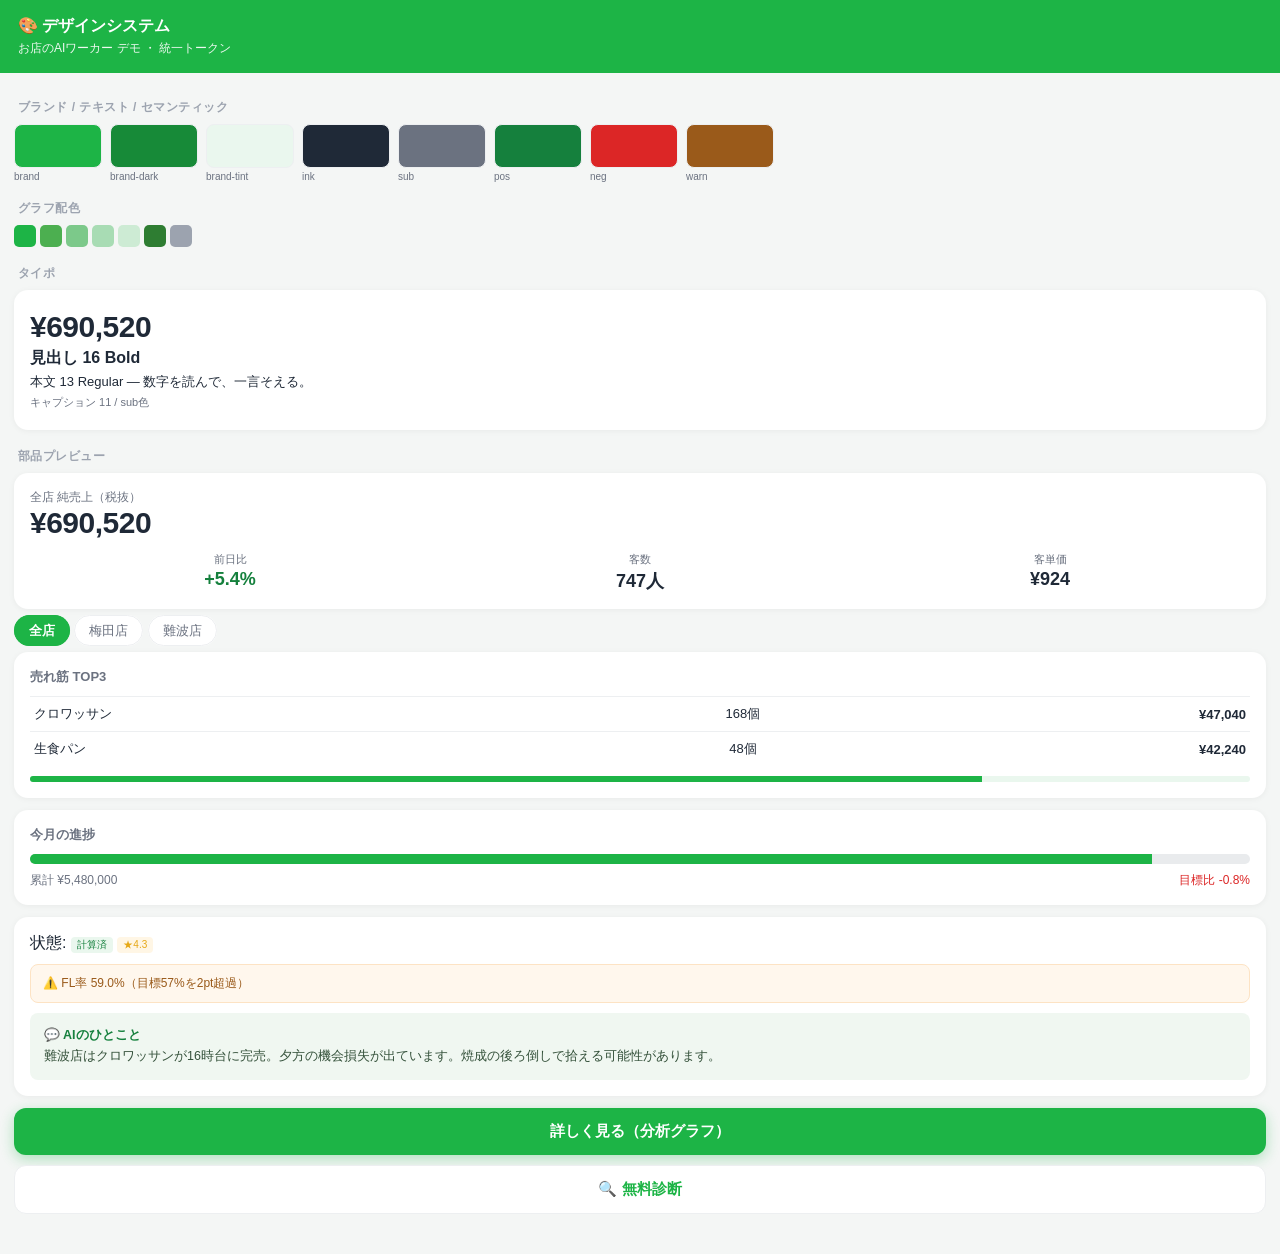
==== liff/_styleguide/index.html @ 9f87716b "feat(A1): デザインシステム共通CSS(shared.css)＋スタイルガイド画面 Co-Authored-By: Claude Opus 4.8 <noreply@anthropic.com" ====
<!DOCTYPE html>
<html lang="ja">
<head>
  <meta charset="utf-8">
  <meta name="robots" content="noindex, nofollow">
  <meta name="viewport" content="width=device-width, initial-scale=1">
  <link rel="stylesheet" href="../shared.css">
  <title>デザインシステム｜お店のAIワーカー</title>
  <style>
    .sg { padding: 8px 14px 40px; }
    .sg h3 { font-size: 12px; color: var(--muted); margin: 18px 4px 8px; text-transform: uppercase; letter-spacing: .04em; }
    .sw { display: flex; flex-wrap: wrap; gap: 8px; }
    .sw div { width: 88px; }
    .sw i { display: block; height: 44px; border-radius: 8px; border: 1px solid var(--line); }
    .sw span { font-size: 10px; color: var(--sub); display: block; margin-top: 3px; }
    .type p { margin: 4px 0; }
    .chips i { display: inline-block; width: 22px; height: 22px; border-radius: 5px; margin-right: 4px; vertical-align: middle; }
  </style>
</head>
<body>
  <div class="ow-header">
    <div class="ttl">🎨 デザインシステム</div>
    <div class="sub">お店のAIワーカー デモ ・ 統一トークン</div>
  </div>

  <div class="sg">
    <h3>ブランド / テキスト / セマンティック</h3>
    <div class="sw">
      <div><i style="background:var(--brand)"></i><span>brand</span></div>
      <div><i style="background:var(--brand-dark)"></i><span>brand-dark</span></div>
      <div><i style="background:var(--brand-tint)"></i><span>brand-tint</span></div>
      <div><i style="background:var(--ink)"></i><span>ink</span></div>
      <div><i style="background:var(--sub)"></i><span>sub</span></div>
      <div><i style="background:var(--pos)"></i><span>pos</span></div>
      <div><i style="background:var(--neg)"></i><span>neg</span></div>
      <div><i style="background:var(--warn-ink)"></i><span>warn</span></div>
    </div>

    <h3>グラフ配色</h3>
    <div class="chips">
      <i style="background:var(--c1)"></i><i style="background:var(--c2)"></i><i style="background:var(--c3)"></i><i style="background:var(--c4)"></i><i style="background:var(--c5)"></i><i style="background:var(--c6)"></i><i style="background:var(--c7)"></i>
    </div>

    <h3>タイポ</h3>
    <div class="ow-card type">
      <p class="ow-hero-val">¥690,520</p>
      <p style="font-size:16px;font-weight:700">見出し 16 Bold</p>
      <p style="font-size:13px">本文 13 Regular — 数字を読んで、一言そえる。</p>
      <p style="font-size:11px;color:var(--sub)">キャプション 11 / sub色</p>
    </div>

    <h3>部品プレビュー</h3>
    <div class="ow-wrap" style="padding:0">
      <!-- ヒーロー＋KPI -->
      <div class="ow-card">
        <div class="ow-hero-lbl">全店 純売上（税抜）</div>
        <div class="ow-hero-val">¥690,520</div>
        <div class="ow-kpis" style="margin-top:12px">
          <div class="ow-kpi"><div class="l">前日比</div><div class="v ow-up">+5.4%</div></div>
          <div class="ow-kpi"><div class="l">客数</div><div class="v">747人</div></div>
          <div class="ow-kpi"><div class="l">客単価</div><div class="v">¥924</div></div>
        </div>
      </div>
      <!-- タブ -->
      <div style="margin:0 0 12px"><span class="ow-tab on">全店</span> <span class="ow-tab">梅田店</span> <span class="ow-tab">難波店</span></div>
      <!-- テーブル＋バー -->
      <div class="ow-card">
        <h2>売れ筋 TOP3</h2>
        <table class="ow-table"><tbody>
          <tr><td style="text-align:left">クロワッサン</td><td>168個</td><td style="text-align:right;font-weight:700">¥47,040</td></tr>
          <tr><td style="text-align:left">生食パン</td><td>48個</td><td style="text-align:right;font-weight:700">¥42,240</td></tr>
        </tbody></table>
        <div class="ow-bar" style="margin-top:10px"><i style="width:78%"></i></div>
      </div>
      <!-- 進捗 -->
      <div class="ow-card">
        <h2>今月の進捗</h2>
        <div class="ow-prog"><i style="width:92%"></i></div>
        <div style="display:flex;justify-content:space-between;font-size:12px;margin-top:8px;color:var(--sub)"><span>累計 ¥5,480,000</span><span class="ow-down">目標比 -0.8%</span></div>
      </div>
      <!-- バッジ・注意・AI -->
      <div class="ow-card">
        <div style="margin-bottom:10px">状態: <span class="ow-badge">計算済</span> <span class="ow-badge" style="color:var(--star);background:#FFF6E5">★4.3</span></div>
        <div class="ow-warn" style="margin-bottom:10px">⚠️ FL率 59.0%（目標57%を2pt超過）</div>
        <div class="ow-ai"><b>💬 AIのひとこと</b><br>難波店はクロワッサンが16時台に完売。夕方の機会損失が出ています。焼成の後ろ倒しで拾える可能性があります。</div>
      </div>
      <!-- ボタン -->
      <button class="ow-btn" style="margin-bottom:10px">詳しく見る（分析グラフ）</button>
      <button class="ow-btn" style="background:#fff;color:var(--brand);box-shadow:none;border:1px solid var(--line)">🔍 無料診断</button>
    </div>
  </div>
</body>
</html>
---- liff/shared.css ----
/* お店のAIワーカー デモ — 共通デザインシステム（全LIFF共通）
   トークンを1か所で管理し、各ページはこれをimportするだけ。色/余白の変更はここで一括。 */

:root {
  /* ブランド */
  --brand:      #1DB446;   /* 主色（LINE調和の緑・お店のAIワーカーの識別色） */
  --brand-dark: #178A38;   /* ヘッダー・押下 */
  --brand-tint: #EAF7EE;   /* 薄い緑の面 */

  /* テキスト */
  --ink:   #1F2937;        /* 主テキスト（やや温かい黒） */
  --sub:   #6B7280;        /* 副次テキスト */
  --muted: #9CA3AF;        /* キャプション */

  /* 面・線 */
  --bg:    #F4F6F5;        /* 背景 */
  --card:  #FFFFFF;
  --line:  #EDEFF1;        /* 境界線 */

  /* セマンティック */
  --pos:      #15803D;     /* 良化・上昇 */
  --neg:      #DC2626;     /* 悪化・下降 */
  --warn-bg:  #FFF7ED;     /* 注意の面 */
  --warn-ink: #9A5A1A;     /* 注意の文字 */
  --info-bg:  #F0F7F1;     /* AIひとことの面 */
  --star:     #E6A817;     /* 評価★ */

  /* かたち */
  --radius: 14px;
  --radius-sm: 8px;
  --pad: 16px;
  --gap: 12px;
  --shadow: 0 1px 6px rgba(0,0,0,.05);

  /* グラフ配色（緑スケール＋補助） */
  --c1:#1DB446; --c2:#4CAF50; --c3:#7CC98A; --c4:#A8DCB4; --c5:#CDEBD4; --c6:#2E7D32; --c7:#9CA3AF;
}

* { box-sizing: border-box; -webkit-tap-highlight-color: transparent; }
body {
  margin: 0; background: var(--bg); color: var(--ink);
  font-family: -apple-system, "Hiragino Kaku Gothic ProN", "Noto Sans JP", sans-serif;
  -webkit-font-smoothing: antialiased;
}

/* ヘッダー帯 */
.ow-header { background: var(--brand); color: #fff; padding: 16px 18px calc(16px + env(safe-area-inset-top,0)); }
.ow-header .ttl { font-weight: 700; font-size: 16px; }
.ow-header .sub { font-size: 12px; opacity: .92; margin-top: 3px; }

/* カード */
.ow-wrap { padding: 8px 14px; }
.ow-card { background: var(--card); border-radius: var(--radius); padding: var(--pad); margin-bottom: var(--gap); box-shadow: var(--shadow); }
.ow-card h2 { font-size: 13px; color: var(--sub); margin: 0 0 10px; font-weight: 700; }

/* ヒーロー数値 */
.ow-hero-lbl { font-size: 12px; color: var(--sub); }
.ow-hero-val { font-size: 30px; font-weight: 800; letter-spacing: -.5px; color: var(--ink); }

/* KPI 3列 */
.ow-kpis { display: flex; gap: 10px; }
.ow-kpi { flex: 1; text-align: center; }
.ow-kpi .l { font-size: 11px; color: var(--sub); }
.ow-kpi .v { font-size: 18px; font-weight: 800; margin-top: 2px; }

/* 増減 */
.ow-up { color: var(--pos); } .ow-down { color: var(--neg); }

/* ピルタブ */
.ow-tabs { display: flex; gap: 6px; padding: 12px 14px 4px; overflow-x: auto; }
.ow-tab { flex: 0 0 auto; padding: 7px 14px; border-radius: 999px; border: 1px solid var(--line); background: #fff; font-size: 13px; color: var(--sub); }
.ow-tab.on { background: var(--brand); color: #fff; border-color: var(--brand); font-weight: 700; }

/* バッジ・注意・AIひとこと */
.ow-badge { display: inline-block; font-size: 10px; color: var(--pos); background: var(--brand-tint); border-radius: 4px; padding: 1px 6px; }
.ow-warn  { background: var(--warn-bg); border: 1px solid #FDE3C4; border-radius: var(--radius-sm); padding: 10px 12px; font-size: 12px; color: var(--warn-ink); }
.ow-ai    { background: var(--info-bg); border-radius: var(--radius-sm); padding: 12px 14px; font-size: 12.5px; line-height: 1.7; color: #34513A; }
.ow-ai b  { color: var(--pos); }

/* テーブル */
.ow-table { width: 100%; border-collapse: collapse; font-size: 13px; }
.ow-table th, .ow-table td { padding: 8px 4px; text-align: center; border-top: 1px solid var(--line); }
.ow-table th { color: var(--sub); font-size: 11px; font-weight: 700; border-top: none; }

/* バー（進捗・構成比） */
.ow-bar  { height: 6px; border-radius: 4px; background: var(--brand-tint); overflow: hidden; }
.ow-bar > i { display: block; height: 100%; background: var(--brand); }
.ow-prog { height: 10px; border-radius: 6px; background: #E9EBED; overflow: hidden; }
.ow-prog > i { display: block; height: 100%; background: var(--brand); }

/* CTA固定バー */
.ow-cta { position: fixed; left: 0; right: 0; bottom: 0; padding: 12px 14px calc(12px + env(safe-area-inset-bottom,0)); background: linear-gradient(180deg, rgba(244,246,245,0), var(--bg) 24%); }
.ow-cta button, .ow-btn { width: 100%; border: none; background: var(--brand); color: #fff; font-size: 15px; font-weight: 700; padding: 14px; border-radius: 12px; box-shadow: 0 4px 14px rgba(29,180,70,.32); }

/* 状態 */
.ow-loading, .ow-error { text-align: center; color: var(--sub); padding: 60px 20px; font-size: 14px; }
.ow-error { color: var(--neg); }

/* 本文の下パディング（固定CTA分） */
.ow-hasbottom { padding-bottom: 88px; }
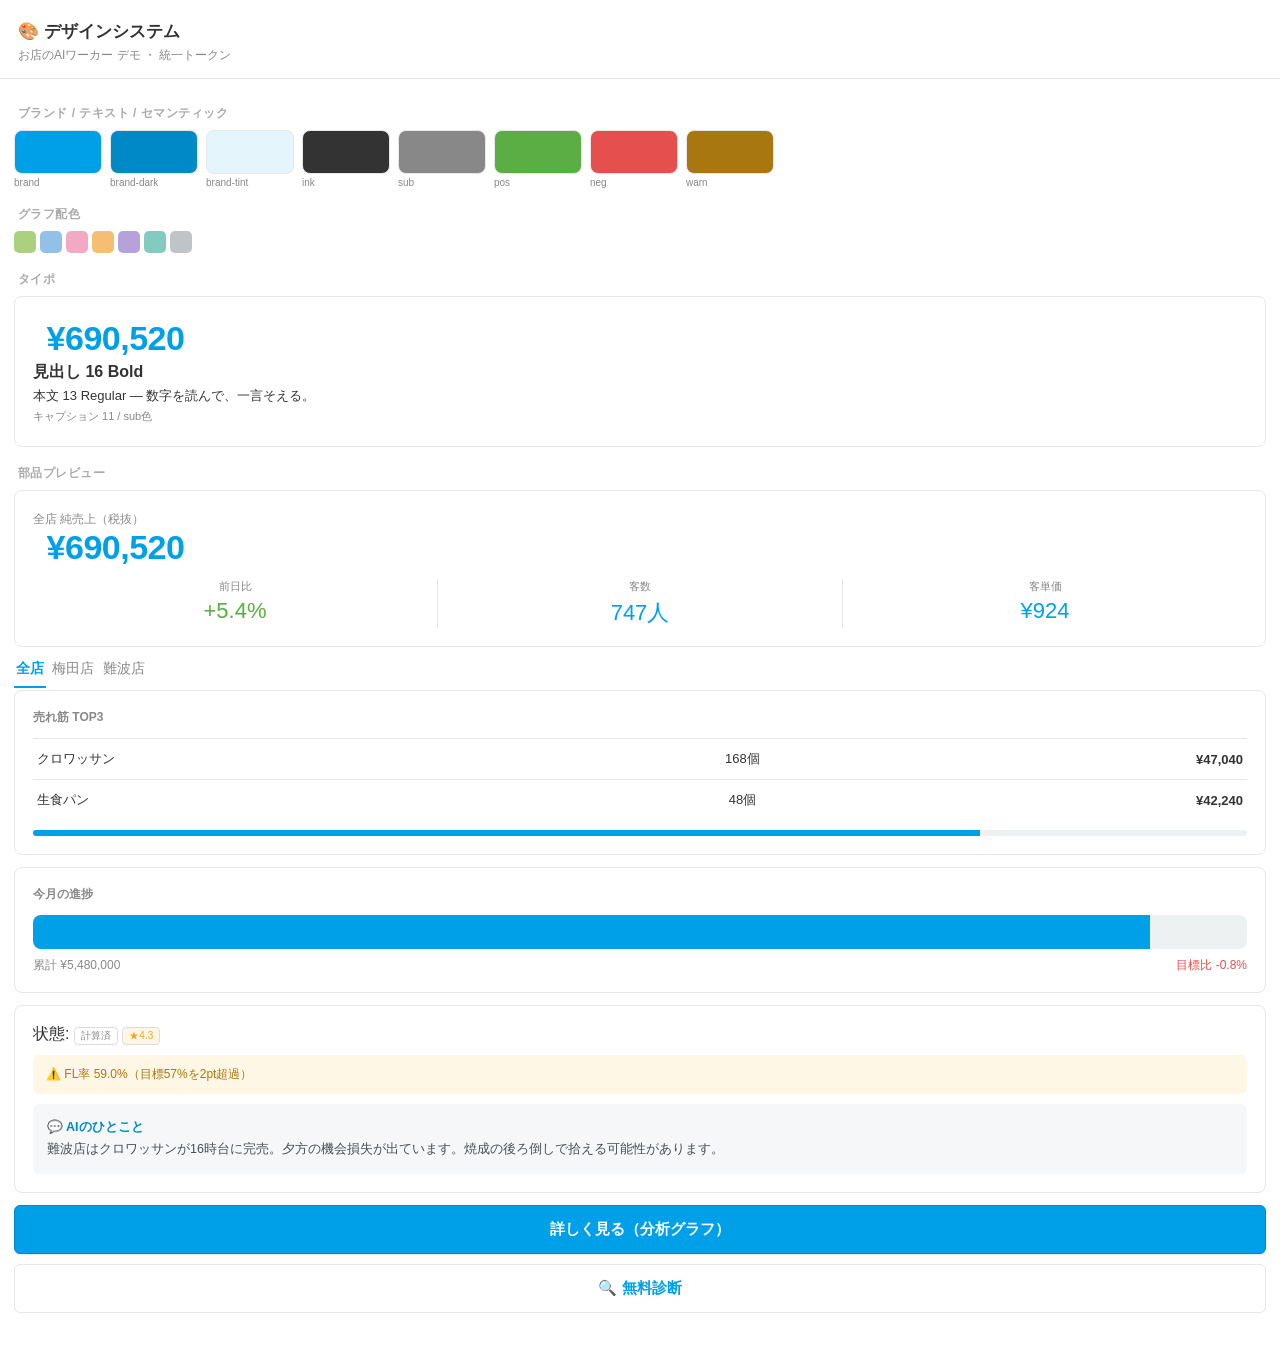
==== commit bb36204a: "richmenu: 日次実績→売上実績・月次実績(PL)→PL にラベル変更（同デザインで再生成/gen+registerスクリプト保存）。LIFFタイトルを『お店のAIワーカー』に統一 Co-Aut" ====
--- a/liff/_styleguide/index.html
+++ b/liff/_styleguide/index.html
@@ -5,7 +5,7 @@
   <meta name="robots" content="noindex, nofollow">
   <meta name="viewport" content="width=device-width, initial-scale=1">
   <link rel="stylesheet" href="../shared.css">
-  <title>デザインシステム｜お店のAIワーカー</title>
+  <title>お店のAIワーカー</title>
   <style>
     .sg { padding: 8px 14px 40px; }
     .sg h3 { font-size: 12px; color: var(--muted); margin: 18px 4px 8px; text-transform: uppercase; letter-spacing: .04em; }
--- a/liff/shared.css
+++ b/liff/shared.css
@@ -1,39 +1,44 @@
-/* お店のAIワーカー デモ — 共通デザインシステム（全LIFF共通）
-   トークンを1か所で管理し、各ページはこれをimportするだけ。色/余白の変更はここで一括。 */
+/* お店のAIワーカー デモ — 共通デザインシステム
+   トンマナ: Airレジ完全再現
+   ・白背景・たっぷり余白・細いグレー枠/ハーライン・グレーの見出し帯
+   ・主要数値/バー/グラフ = Airレジブルー #00A0E9
+   ・上昇/良化 = 緑↑ / 下降/悪化 = 赤↓
+   トークンを1か所で管理し、各ページはこれをimportするだけ。 */
 
 :root {
-  /* ブランド */
-  --brand:      #1DB446;   /* 主色（LINE調和の緑・お店のAIワーカーの識別色） */
-  --brand-dark: #178A38;   /* ヘッダー・押下 */
-  --brand-tint: #EAF7EE;   /* 薄い緑の面 */
+  /* Airレジ ブルー（主要数値・バー・現在の折れ線・アクティブ・リンク・CTA） */
+  --brand:      #00A0E9;
+  --brand-dark: #0089C7;
+  --brand-tint: #E5F5FC;   /* 薄いブルーの面 */
 
   /* テキスト */
-  --ink:   #1F2937;        /* 主テキスト（やや温かい黒） */
-  --sub:   #6B7280;        /* 副次テキスト */
-  --muted: #9CA3AF;        /* キャプション */
+  --ink:   #333333;        /* 主テキスト・明細の数値 */
+  --sub:   #888888;        /* ラベル・副次 */
+  --muted: #ABABAB;        /* キャプション */
 
   /* 面・線 */
-  --bg:    #F4F6F5;        /* 背景 */
-  --card:  #FFFFFF;
-  --line:  #EDEFF1;        /* 境界線 */
-
-  /* セマンティック */
-  --pos:      #15803D;     /* 良化・上昇 */
-  --neg:      #DC2626;     /* 悪化・下降 */
-  --warn-bg:  #FFF7ED;     /* 注意の面 */
-  --warn-ink: #9A5A1A;     /* 注意の文字 */
-  --info-bg:  #F0F7F1;     /* AIひとことの面 */
-  --star:     #E6A817;     /* 評価★ */
-
-  /* かたち */
-  --radius: 14px;
-  --radius-sm: 8px;
-  --pad: 16px;
+  --bg:      #FFFFFF;
+  --card:    #FFFFFF;
+  --line:    #E7E7E7;      /* 枠・ハーライン */
+  --head-bg: #F2F3F4;      /* 見出し帯のグレー */
+
+  /* セマンティック（Airレジ流: 増減は緑/赤の矢印で） */
+  --pos:     #5AAE43;      /* 上昇・良化（↑） */
+  --neg:     #E5504F;      /* 下降・悪化（↓） */
+  --hl-bg:   #E9F5E1;      /* 重要な正の影響ハイライト（薄緑） */
+  --warn-bg: #FFF7E6;      /* 注意の面 */
+  --warn-ink:#A9770F;      /* 注意の文字 */
+  --info-bg: #F5F7F8;      /* AIひとことの面 */
+  --star:    #F5A623;
+
+  /* かたち（余白広め・角ひかえめ・影なし） */
+  --radius: 8px;
+  --radius-sm: 6px;
+  --pad: 18px;
   --gap: 12px;
-  --shadow: 0 1px 6px rgba(0,0,0,.05);
-
-  /* グラフ配色（緑スケール＋補助） */
-  --c1:#1DB446; --c2:#4CAF50; --c3:#7CC98A; --c4:#A8DCB4; --c5:#CDEBD4; --c6:#2E7D32; --c7:#9CA3AF;
+
+  /* グラフ配色（Air調パステル／現在=ブルー・前=グレー） */
+  --c1:#ABD17E; --c2:#93C0E6; --c3:#F1A9C4; --c4:#F5BE73; --c5:#B6A2DA; --c6:#83CBC0; --c7:#BFC4C9;
 }
 
 * { box-sizing: border-box; -webkit-tap-highlight-color: transparent; }
@@ -43,58 +48,178 @@
   -webkit-font-smoothing: antialiased;
 }
 
-/* ヘッダー帯 */
-.ow-header { background: var(--brand); color: #fff; padding: 16px 18px calc(16px + env(safe-area-inset-top,0)); }
-.ow-header .ttl { font-weight: 700; font-size: 16px; }
-.ow-header .sub { font-size: 12px; opacity: .92; margin-top: 3px; }
-
-/* カード */
-.ow-wrap { padding: 8px 14px; }
-.ow-card { background: var(--card); border-radius: var(--radius); padding: var(--pad); margin-bottom: var(--gap); box-shadow: var(--shadow); }
-.ow-card h2 { font-size: 13px; color: var(--sub); margin: 0 0 10px; font-weight: 700; }
-
-/* ヒーロー数値 */
-.ow-hero-lbl { font-size: 12px; color: var(--sub); }
-.ow-hero-val { font-size: 30px; font-weight: 800; letter-spacing: -.5px; color: var(--ink); }
-
-/* KPI 3列 */
-.ow-kpis { display: flex; gap: 10px; }
+/* ヘッダー（白・タイトル濃／日付グレー・下にハーライン） */
+.ow-header { background: #fff; color: var(--ink); padding: 20px 18px 14px calc(env(safe-area-inset-top,0) + 18px); border-bottom: 1px solid var(--line); }
+.ow-header .ttl { font-weight: 700; font-size: 17px; }
+.ow-header .sub { font-size: 12px; color: var(--sub); margin-top: 4px; }
+
+/* カード（影なし・細枠・余白広め） */
+.ow-wrap { padding: 6px 16px; }
+.ow-card { background: var(--card); border: 1px solid var(--line); border-radius: var(--radius); padding: var(--pad); margin-bottom: var(--gap); }
+.ow-card h2 { font-size: 12px; color: var(--sub); margin: 0 0 12px; font-weight: 600; }
+/* グレーの見出し帯（Airレジの客数/客単価ヘッダー風・任意） */
+.ow-headbar { background: var(--head-bg); color: var(--ink); font-size: 12px; font-weight: 700; padding: 8px 12px; border-radius: var(--radius-sm) var(--radius-sm) 0 0; margin: calc(-1 * var(--pad)) calc(-1 * var(--pad)) 12px; }
+
+/* ヒーロー（左詰め: 全店 → 純売上ラベル → 数値＋前日比 → 客数/客単価） */
+.ow-scope { font-size: 13px; color: var(--sub); font-weight: 600; }
+.ow-hero-lbl { font-size: 12px; color: var(--sub); margin-top: 2px; }
+.ow-hero-main { display: flex; align-items: center; justify-content: space-between; gap: 12px; margin-top: 2px; }
+.ow-hero-val { font-size: 34px; font-weight: 700; letter-spacing: -.5px; color: var(--brand); line-height: 1.15; padding-left: .4em; }
+.ow-hero-delta { text-align: right; }
+.ow-hero-delta .dl { display: block; font-size: 11px; color: var(--sub); }
+.ow-hero-delta .dv { display: block; font-size: 16px; font-weight: 700; margin-top: 1px; }
+/* 下段 2列（ラベルは各ボックス左上・数字は中央） */
+.ow-kpi2 { display: flex; margin-top: 14px; border-top: 1px solid var(--line); padding-top: 10px; }
+.ow-kpi2 > div { flex: 1; padding: 0 4px; }
+.ow-kpi2 > div + div { border-left: 1px solid var(--line); }
+.ow-kpi2 .l { text-align: left; font-size: 11px; color: var(--sub); }
+.ow-kpi2 .v { text-align: center; font-size: 20px; font-weight: 400; color: var(--brand); margin-top: 3px; }
+
+/* KPI 3列（従来・他画面互換用） */
+.ow-kpis { display: flex; }
 .ow-kpi { flex: 1; text-align: center; }
+.ow-kpi + .ow-kpi { border-left: 1px solid var(--line); }
 .ow-kpi .l { font-size: 11px; color: var(--sub); }
-.ow-kpi .v { font-size: 18px; font-weight: 800; margin-top: 2px; }
-
-/* 増減 */
-.ow-up { color: var(--pos); } .ow-down { color: var(--neg); }
-
-/* ピルタブ */
-.ow-tabs { display: flex; gap: 6px; padding: 12px 14px 4px; overflow-x: auto; }
-.ow-tab { flex: 0 0 auto; padding: 7px 14px; border-radius: 999px; border: 1px solid var(--line); background: #fff; font-size: 13px; color: var(--sub); }
-.ow-tab.on { background: var(--brand); color: #fff; border-color: var(--brand); font-weight: 700; }
-
-/* バッジ・注意・AIひとこと */
-.ow-badge { display: inline-block; font-size: 10px; color: var(--pos); background: var(--brand-tint); border-radius: 4px; padding: 1px 6px; }
-.ow-warn  { background: var(--warn-bg); border: 1px solid #FDE3C4; border-radius: var(--radius-sm); padding: 10px 12px; font-size: 12px; color: var(--warn-ink); }
-.ow-ai    { background: var(--info-bg); border-radius: var(--radius-sm); padding: 12px 14px; font-size: 12.5px; line-height: 1.7; color: #34513A; }
-.ow-ai b  { color: var(--pos); }
-
-/* テーブル */
+.ow-kpi .v { font-size: 22px; font-weight: 400; margin-top: 4px; color: var(--brand); }
+
+/* 増減（緑↑/赤↓）— KPI数値のブルーより優先させる */
+.ow-up, .ow-kpi .v.ow-up, .ow-hero-val.ow-up { color: var(--pos); }
+.ow-down, .ow-kpi .v.ow-down, .ow-hero-val.ow-down { color: var(--neg); }
+
+/* タブ（下線式・アクティブはブルー） */
+.ow-tabs { display: flex; gap: 20px; padding: 10px 18px 0; border-bottom: 1px solid var(--line); overflow-x: auto; position: sticky; top: 0; z-index: 20; background: #fff; box-shadow: 0 2px 6px rgba(0,0,0,.04); }
+.ow-tab { flex: 0 0 auto; padding: 10px 2px; font-size: 14px; color: var(--sub); border-bottom: 2px solid transparent; margin-bottom: -1px; white-space: nowrap; }
+.ow-tab.on { color: var(--brand); border-bottom-color: var(--brand); font-weight: 700; }
+
+/* バッジ・ハイライト・注意・AIひとこと */
+/* バッジ（ニュートラルなグレー枠・"AIっぽさ"を排除） */
+.ow-badge { display: inline-block; font-size: 10px; color: var(--sub); background: #fff; border: 1px solid #DADDE0; border-radius: 4px; padding: 1px 6px; }
+.ow-badge.star { color: #C8891A; border-color: #EBD3A3; }
+.ow-hl    { background: var(--hl-bg); border-radius: var(--radius-sm); padding: 8px 10px; }
+.ow-warn  { background: var(--warn-bg); border-radius: var(--radius-sm); padding: 11px 13px; font-size: 12px; color: var(--warn-ink); }
+.ow-ai    { background: var(--info-bg); border-radius: var(--radius-sm); padding: 13px 14px; font-size: 12.5px; line-height: 1.75; color: #4a4f55; }
+.ow-ai b  { color: var(--brand-dark); }
+
+/* テーブル（ハーライン） */
 .ow-table { width: 100%; border-collapse: collapse; font-size: 13px; }
-.ow-table th, .ow-table td { padding: 8px 4px; text-align: center; border-top: 1px solid var(--line); }
-.ow-table th { color: var(--sub); font-size: 11px; font-weight: 700; border-top: none; }
-
-/* バー（進捗・構成比） */
-.ow-bar  { height: 6px; border-radius: 4px; background: var(--brand-tint); overflow: hidden; }
+.ow-table th, .ow-table td { padding: 11px 4px; text-align: center; border-top: 1px solid var(--line); }
+.ow-table th { color: var(--sub); font-size: 11px; font-weight: 600; border-top: none; }
+
+/* バー（ブルー・薄いトラック） */
+.ow-bar  { height: 6px; border-radius: 3px; background: #EEF1F2; overflow: hidden; }
 .ow-bar > i { display: block; height: 100%; background: var(--brand); }
-.ow-prog { height: 10px; border-radius: 6px; background: #E9EBED; overflow: hidden; }
+.ow-prog { height: 34px; border-radius: 8px; background: #EEF1F2; overflow: hidden; }
 .ow-prog > i { display: block; height: 100%; background: var(--brand); }
 
-/* CTA固定バー */
-.ow-cta { position: fixed; left: 0; right: 0; bottom: 0; padding: 12px 14px calc(12px + env(safe-area-inset-bottom,0)); background: linear-gradient(180deg, rgba(244,246,245,0), var(--bg) 24%); }
-.ow-cta button, .ow-btn { width: 100%; border: none; background: var(--brand); color: #fff; font-size: 15px; font-weight: 700; padding: 14px; border-radius: 12px; box-shadow: 0 4px 14px rgba(29,180,70,.32); }
+/* CTA（Airレジのブルー） */
+.ow-cta { position: fixed; left: 0; right: 0; bottom: 0; padding: 12px 16px calc(12px + env(safe-area-inset-bottom,0)); background: linear-gradient(180deg, rgba(255,255,255,0), #fff 26%); }
+/* ボタン（フラットなブルー＋枠線でメリハリ・添付画像準拠） */
+.ow-cta button, .ow-btn { width: 100%; background: var(--brand); color: #fff; font-size: 15px; font-weight: 700; padding: 14px; border-radius: var(--radius-sm); border: 1px solid var(--brand-dark); box-shadow: 0 1px 2px rgba(0,0,0,.10); display: flex; align-items: center; justify-content: center; gap: 8px; }
+.ow-cta button:active, .ow-btn:active { background: var(--brand-dark); }
+.ow-btn .ext { width: 15px; height: 15px; }
+.ow-btn.sub { background: #fff; color: var(--brand-dark); border: 1px solid #CFD4D8; box-shadow: none; }
 
 /* 状態 */
 .ow-loading, .ow-error { text-align: center; color: var(--sub); padding: 60px 20px; font-size: 14px; }
 .ow-error { color: var(--neg); }
-
-/* 本文の下パディング（固定CTA分） */
-.ow-hasbottom { padding-bottom: 88px; }
+.ow-hasbottom { padding-bottom: 92px; }
+
+/* リスト行（ラベル｜値） */
+.ow-row { display: flex; align-items: center; padding: 11px 0; border-top: 1px solid var(--line); font-size: 13px; }
+.ow-row:first-child { border-top: none; }
+.ow-row .k { color: var(--sub); }
+.ow-row .v { margin-left: auto; font-weight: 600; }
+
+/* フォーム部品 */
+.ow-field { margin-bottom: 14px; }
+.ow-field > label { display: block; font-size: 12px; color: var(--sub); margin-bottom: 6px; }
+.ow-input, .ow-select, .ow-textarea { width: 100%; font-size: 15px; color: var(--ink); background: #fff; border: 1px solid var(--line); border-radius: var(--radius-sm); padding: 9px 12px; font-family: inherit; }
+.ow-textarea { min-height: 90px; resize: vertical; line-height: 1.6; }
+.ow-input:focus, .ow-select:focus, .ow-textarea:focus { outline: none; border-color: var(--brand); box-shadow: 0 0 0 3px var(--brand-tint); }
+
+/* 選択チップ */
+.ow-chips { display: flex; flex-wrap: wrap; gap: 8px; }
+.ow-chip { font-size: 13px; color: var(--sub); background: #fff; border: 1px solid var(--line); border-radius: 999px; padding: 5px 14px; }
+.ow-chip.on { color: #fff; background: var(--brand); border-color: var(--brand); font-weight: 700; }
+
+/* シフト表（スタッフ×日付・横スクロール） */
+.ow-shift-scroll { overflow-x: auto; -webkit-overflow-scrolling: touch; border: 1px solid var(--line); border-radius: var(--radius-sm); }
+.ow-shift { border-collapse: collapse; font-size: 12px; white-space: nowrap; width: 100%; }
+.ow-shift th, .ow-shift td { border-right: 1px solid var(--line); border-bottom: 1px solid var(--line); padding: 7px 8px; text-align: center; }
+.ow-shift thead th { background: var(--head-bg); color: var(--sub); font-weight: 600; font-size: 11px; }
+.ow-shift th.name, .ow-shift td.name { position: sticky; left: 0; background: #fff; text-align: left; z-index: 1; font-weight: 600; color: var(--ink); border-right: 1px solid var(--line); }
+.ow-shift thead th.name { background: var(--head-bg); }
+.ow-shift td.name small { color: var(--sub); font-weight: 400; margin-left: 4px; }
+.ow-shift .sat { color: #2E7BC4; } .ow-shift .sun { color: var(--neg); }
+.ow-shift td.total { font-weight: 700; color: var(--brand-dark); background: #FAFBFC; }
+
+/* シフト種別ブロック（早番/中番/遅番/休） */
+.sh { display: inline-block; border-radius: 4px; padding: 3px 7px; font-size: 11px; font-weight: 700; }
+.sh-am  { background: #E3F2FB; color: #1E88C5; }
+.sh-mid { background: #EAF6E1; color: #4E9E39; }
+.sh-pm  { background: #FDEFE0; color: #D9822B; }
+.sh-off { background: #F2F3F4; color: #9AA0A6; }
+
+/* シフト表・時間表記セル（smashif風・時間帯で淡色分け） */
+.ow-shift td.name .av { display: inline-flex; width: 22px; height: 22px; border-radius: 999px; background: #E8EDF1; color: var(--sub); align-items: center; justify-content: center; font-size: 11px; margin-right: 6px; vertical-align: middle; }
+/* 色は「セル全面」でなく内側ブロックに乗せ、白の余白を残す（メリハリ） */
+.ow-shift tbody td { height: 48px; }
+.ow-shift td.tc { padding: 3px; }
+.ow-shift td.tc .tblk { display: flex; flex-direction: column; align-items: center; justify-content: center; height: 100%; border-radius: 4px; font-size: 10.5px; font-weight: 600; line-height: 1.25; }
+.tblk.tc-am  { background: #E9F3D9; color: #61903A; }   /* 早番（Air緑） */
+.tblk.tc-day { background: #DCECF9; color: #2C74AA; }   /* 中番（Air青） */
+.tblk.tc-pm  { background: #FCEFD6; color: #B87A22; }   /* 遅番（Air橙） */
+.ow-shift td.off { color: var(--muted); font-weight: 400; }
+
+/* シフトパターン入力のチップ（縦幅コンパクト）／時間入力 */
+.dayin .ow-chip { padding: 4px 12px; font-size: 12px; }
+.ow-input.tm { width: auto; padding: 7px 9px; font-size: 14px; }
+
+/* ===== シフト系＝Airシフト（青テーマ） ===== */
+:root { --shift: #00A0E9; --shift-h: #1BA8E8; --shift-tint: #E5F5FC; }
+
+/* シフト時間入力＋メモ（日付は上下中央・メモは時間ボックスの下の範囲に収める） */
+.ow-dayrow { display: flex; align-items: center; gap: 10px; padding: 10px 0; border-top: 1px solid var(--line); }
+.ow-dayrow:first-child { border-top: none; }
+.ow-dayrow .dk { flex: 0 0 66px; font-weight: 600; font-size: 13px; }
+.ow-dayrow .dk.sat { color: #2E7BC4; } .ow-dayrow .dk.sun { color: var(--neg); }
+.ow-dayrow .body { flex: 1; min-width: 0; }
+.ow-dayrow .body .top { display: flex; align-items: center; gap: 8px; }
+.ow-input.tm2 { width: auto; padding: 6px 8px; font-size: 13px; }
+.ow-memo { width: 100%; margin-top: 7px; font-size: 12px; color: var(--ink); background: #fff; border: 1px solid var(--line); border-radius: var(--radius-sm); padding: 7px 10px; font-family: inherit; }
+.ow-memo::placeholder { color: var(--muted); }
+
+/* シフトカレンダー（Airシフト調・月表示＋タップで下に詳細） */
+.ow-cal-wrap { border: 1px solid var(--line); border-radius: var(--radius-sm); overflow: hidden; }
+.ow-cal-head { background: var(--shift-h); color: #fff; display: flex; align-items: center; justify-content: center; gap: 16px; padding: 12px; font-weight: 700; }
+.ow-cal-head .nav { font-size: 18px; opacity: .9; }
+.ow-cal-wd { display: grid; grid-template-columns: repeat(7,1fr); text-align: center; font-size: 12px; color: var(--sub); border-bottom: 1px solid var(--line); }
+.ow-cal-wd > div { padding: 8px 0; } .ow-cal-wd .sat { color: #2E7BC4; } .ow-cal-wd .sun { color: var(--neg); }
+.ow-cal { display: grid; grid-template-columns: repeat(7,1fr); }
+.ow-cal .c { min-height: 60px; border-right: 1px solid var(--line); border-bottom: 1px solid var(--line); padding: 4px 3px; }
+.ow-cal .c:nth-child(7n) { border-right: none; }
+.ow-cal .c .dn { font-size: 12px; color: var(--ink); } .ow-cal .c.sat .dn { color: #2E7BC4; } .ow-cal .c.sun .dn { color: var(--neg); }
+.ow-cal .c.out .dn { color: #CCC; }
+.ow-cal .c.sel { background: var(--shift-tint); }
+.ow-cal .c.sel .dn { display: inline-flex; width: 22px; height: 22px; border-radius: 999px; background: var(--shift); color: #fff; align-items: center; justify-content: center; }
+.ow-cal .pill { display: block; margin-top: 3px; background: #E9F3D9; color: #5E8E39; border-radius: 3px; padding: 2px 2px; font-size: 9px; line-height: 1.2; text-align: center; overflow: hidden; }
+.ow-cal .pill.k { background: #FCEFD6; color: #B87A22; }
+.ow-cal .dots { margin-top: 3px; text-align: center; }
+.ow-cal .dots i { display: inline-block; width: 5px; height: 5px; border-radius: 999px; margin: 0 1px; vertical-align: middle; }
+.ow-cal-detail { background: #F6F7F8; font-size: 12px; color: var(--sub); padding: 9px 12px; display: flex; justify-content: space-between; align-items: center; }
+/* 詳細はボックスにせず、線と余白で（Airトンマナ） */
+.ow-cal-shift { display: flex; align-items: center; gap: 18px; padding: 12px 2px; border-bottom: 1px solid var(--line); font-size: 13px; }
+.ow-cal-shift:last-child { border-bottom: none; }
+.ow-cal-shift .tm { font-size: 12px; color: var(--sub); line-height: 1.3; white-space: nowrap; }
+
+/* シフト希望入力（smashif風・日ごとに ○希望あり / ×希望なし） */
+.ow-req { display: flex; gap: 4px; }
+.ow-req .d { flex: 1; min-width: 42px; text-align: center; }
+.ow-req .d .dl { font-size: 11px; color: var(--ink); line-height: 1.3; }
+.ow-req .d .dl small { display: block; font-size: 10px; color: var(--sub); }
+.ow-req .d.sat .dl { color: #2E7BC4; } .ow-req .d.sun .dl { color: var(--neg); }
+.ow-req .d .mk { width: 30px; height: 30px; border-radius: 999px; margin: 8px auto 4px; display: flex; align-items: center; justify-content: center; font-size: 15px; }
+.ow-req .d.yes .mk { border: 2px solid var(--brand); color: var(--brand); background: #fff; }
+.ow-req .d.no  .mk { background: #E7E9EB; color: #B0B5BA; }
+.ow-req .d .st { font-size: 10px; }
+.ow-req .d.yes .st { color: var(--brand); } .ow-req .d.no .st { color: var(--muted); }
